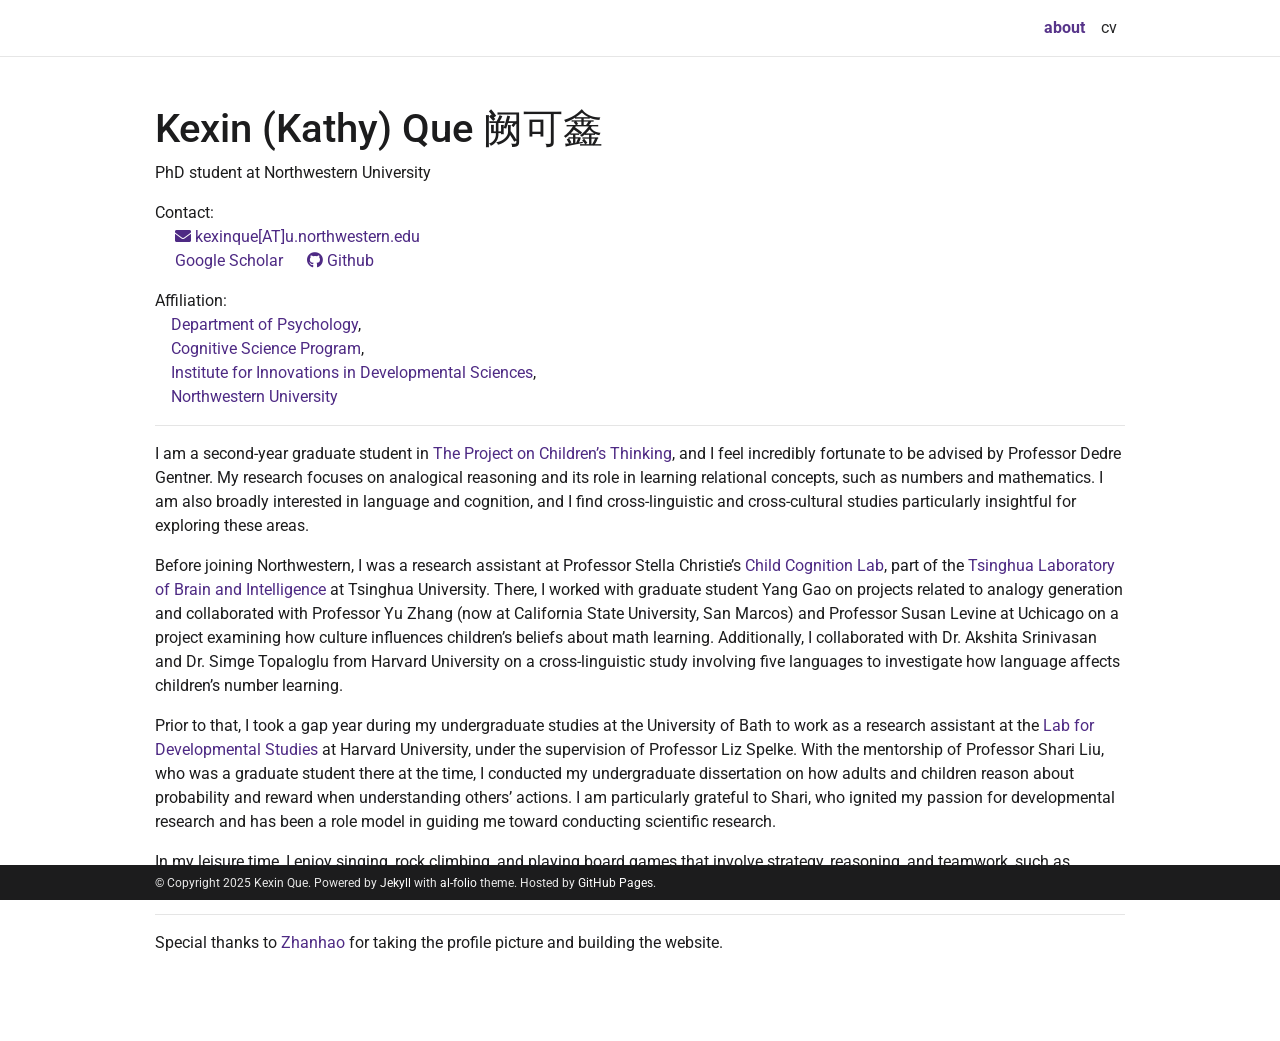
==== index.html @ ce1ae070 "Deploying to gh-pages from @ QueKexin/quekexin.github.io@80fd3b55750b95f37cd98a3e7888f9d8fa9344ea 🚀" ====
<!DOCTYPE html>
<html lang="en">

  <!-- Head -->
  <head>
<meta http-equiv="Content-Type" content="text/html; charset=UTF-8">
<meta name="google-site-verification" content="zqDINrZWRkE-0Z1nlUUh2vdQu_gmE0u2ex6tMBXsmm0">    <!-- Metadata, OpenGraph and Schema.org -->
    
    <!-- Website verification -->
    <meta name="google-site-verification" content="">
<meta name="msvalidate.01" content="">
<!-- Avoid warning on Google Chrome
        Error with Permissions-Policy header: Origin trial controlled feature not enabled: 'interest-cohort'.
        see https://stackoverflow.com/a/75119417
    -->
    <meta http-equiv="Permissions-Policy" content="interest-cohort=()">

    <!-- Standard metadata -->
    <meta charset="utf-8">
    <meta name="viewport" content="width=device-width, initial-scale=1, shrink-to-fit=no">
    <meta http-equiv="X-UA-Compatible" content="IE=edge">
    <title>Kexin Que</title>
    <meta name="author" content="Kexin  Que">
    <meta name="description" content="A simple, whitespace theme for academics. Based on [*folio](https://github.com/bogoli/-folio) design.
">
    <meta name="keywords" content="阙可鑫, kexin que, quekexin, que kexin, kathy que, Kathyque, kexinque">


    <!-- Bootstrap & MDB -->
    <link href="https://cdn.jsdelivr.net/npm/bootstrap@4.6.1/dist/css/bootstrap.min.css" rel="stylesheet" integrity="sha256-DF7Zhf293AJxJNTmh5zhoYYIMs2oXitRfBjY+9L//AY=" crossorigin="anonymous">
    <link rel="stylesheet" href="https://cdn.jsdelivr.net/npm/mdbootstrap@4.20.0/css/mdb.min.css" integrity="sha256-jpjYvU3G3N6nrrBwXJoVEYI/0zw8htfFnhT9ljN3JJw=" crossorigin="anonymous">

    <!-- Fonts & Icons -->
    <link rel="stylesheet" href="https://cdn.jsdelivr.net/npm/@fortawesome/fontawesome-free@5.15.4/css/all.min.css" integrity="sha256-mUZM63G8m73Mcidfrv5E+Y61y7a12O5mW4ezU3bxqW4=" crossorigin="anonymous">
    <link rel="stylesheet" href="https://cdn.jsdelivr.net/npm/academicons@1.9.1/css/academicons.min.css" integrity="sha256-i1+4qU2G2860dGGIOJscdC30s9beBXjFfzjWLjBRsBg=" crossorigin="anonymous">
    <link rel="stylesheet" type="text/css" href="https://fonts.googleapis.com/css?family=Roboto:300,400,500,700|Roboto+Slab:100,300,400,500,700|Material+Icons">

    <!-- Code Syntax Highlighting -->
    <link rel="stylesheet" href="https://cdn.jsdelivr.net/gh/jwarby/jekyll-pygments-themes@master/github.css" media="" id="highlight_theme_light">

    <!-- Styles -->
    
    <link rel="stylesheet" href="/assets/css/main.css">
    <link rel="canonical" href="https://quekexin.github.io/">
    
    <!-- Dark Mode -->
    

  </head>

  <!-- Body -->
  <body class="fixed-top-nav ">

    <!-- Header -->
    <header>

      <!-- Nav Bar -->
      <nav id="navbar" class="navbar navbar-light navbar-expand-sm fixed-top">
        <div class="container">
          
          <!-- Navbar Toggle -->
          <button class="navbar-toggler collapsed ml-auto" type="button" data-toggle="collapse" data-target="#navbarNav" aria-controls="navbarNav" aria-expanded="false" aria-label="Toggle navigation">
            <span class="sr-only">Toggle navigation</span>
            <span class="icon-bar top-bar"></span>
            <span class="icon-bar middle-bar"></span>
            <span class="icon-bar bottom-bar"></span>
          </button>

          <div class="collapse navbar-collapse text-right" id="navbarNav">
            <ul class="navbar-nav ml-auto flex-nowrap">

              <!-- About -->
              <li class="nav-item active">
                <a class="nav-link" href="/">about<span class="sr-only">(current)</span></a>
              </li>
              

              <!-- Other pages -->
              <li class="nav-item ">
                <a class="nav-link" href="/cv/">cv</a>
              </li>
            </ul>
          </div>
        </div>
      </nav>

      <!-- Scrolling Progress Bar -->
      <progress id="progress" value="0">
        <div class="progress-container">
          <span class="progress-bar"></span>
        </div>
      </progress>
    </header>


    <!-- Content -->
    <div class="container mt-5">
      <!-- about.html -->
      <div class="post">
        <header class="post-header">
<!--           <h1 class="post-title">
           Kexin (Kathy) Que 阙可鑫
          </h1>
          <p class="desc">PhD student at Northwestern University</p>
        </header> -->

        <article>
          <!-- profile photo -->
          <div class="profile float-right">

              <figure>

  <picture>
    
    <source class="responsive-img-srcset" media="(max-width: 480px)" srcset="/assets/img/me-480.webp"></source>
    <source class="responsive-img-srcset" media="(max-width: 800px)" srcset="/assets/img/me-800.webp"></source>
    <source class="responsive-img-srcset" media="(max-width: 1400px)" srcset="/assets/img/me-1400.webp"></source>
    

    <!-- Fallback to the original file -->
    <img src="/assets/img/me.jpg" class="img-fluid z-depth-1 rounded" width="auto" height="auto" alt="me.jpg" onerror="this.onerror=null; $('.responsive-img-srcset').remove();">

  </picture>

</figure>

          </div>

          <!-- name -->
          <div>
          <h1 class="post-title">
           Kexin (Kathy) Que 阙可鑫
          </h1>
          <p class="desc">PhD student at Northwestern University</p>
          </div>

          <!-- social -->
          <!-- content -->
          <div class="clearfix">
            <p>Contact:<br>
  <a href="mailto:%6B%65%78%69%6E%71%75%65@%75.%6E%6F%72%74%68%77%65%73%74%65%72%6E.%65%64%75" title="email"><i class="fas fa-envelope"></i> kexinque[AT]u.northwestern.edu</a><br>
  <a href="https://scholar.google.com/citations?user=LVTpidMAAAAJ&amp;hl" title="Google Scholar" rel="external nofollow noopener" target="_blank"><i class="ai ai-google-scholar"></i> Google Scholar</a>
  <a href="https://github.com/QueKexin" title="GitHub" rel="external nofollow noopener" target="_blank"><i class="fab fa-github"></i> Github</a></p>

<p>Affiliation:<br>
 <a href="https://psychology.northwestern.edu" rel="external nofollow noopener" target="_blank">Department of Psychology</a>,<br>
 <a href="https://cogsci.northwestern.edu" rel="external nofollow noopener" target="_blank">Cognitive Science Program</a>,<br>
 <a href="https://devsci.northwestern.edu" rel="external nofollow noopener" target="_blank">Institute for Innovations in Developmental Sciences</a>,<br>
 <a href="https://www.northwestern.edu" rel="external nofollow noopener" target="_blank">Northwestern University</a></p>
<hr>

<p>I am a second-year graduate student in <a href="https://sites.northwestern.edu/projectonchildrensthinking/" rel="external nofollow noopener" target="_blank">The Project on Children’s Thinking</a>, and I feel incredibly fortunate to be advised by Professor Dedre Gentner. My research focuses on analogical reasoning and its role in learning relational concepts, such as numbers and mathematics. I am also broadly interested in language and cognition, and I find cross-linguistic and cross-cultural studies particularly insightful for exploring these areas.</p>

<p>Before joining Northwestern, I was a research assistant at Professor Stella Christie’s <a href="https://www.tsinghuakidlab.com/en/" rel="external nofollow noopener" target="_blank">Child Cognition Lab</a>, part of the <a href="https://brain.tsinghua.edu.cn/en/" rel="external nofollow noopener" target="_blank">Tsinghua Laboratory of Brain and Intelligence</a> at Tsinghua University. There, I worked with graduate student Yang Gao on projects related to analogy generation and collaborated with Professor Yu Zhang (now at California State University, San Marcos) and Professor Susan Levine at Uchicago on a project examining how culture influences children’s beliefs about math learning. Additionally, I collaborated with Dr. Akshita Srinivasan and Dr. Simge Topaloglu from Harvard University on a cross-linguistic study involving five languages to investigate how language affects children’s number learning.</p>

<p>Prior to that, I took a gap year during my undergraduate studies at the University of Bath to work as a research assistant at the <a href="https://www.harvardlds.org" rel="external nofollow noopener" target="_blank">Lab for Developmental Studies</a> at Harvard University, under the supervision of Professor Liz Spelke. With the mentorship of Professor Shari Liu, who was a graduate student there at the time, I conducted my undergraduate dissertation on how adults and children reason about probability and reward when understanding others’ actions. I am particularly grateful to Shari, who ignited my passion for developmental research and has been a role model in guiding me toward conducting scientific research.</p>

<p>In my leisure time, I enjoy singing, rock climbing, and playing board games that involve strategy, reasoning, and teamwork, such as Avalon. I’m also a big fan (and an unofficial promoter) of <a href="https://cambiocardgame.com" rel="external nofollow noopener" target="_blank">Cambio</a> and <a href="https://www.mattialandoni.com/24points/" rel="external nofollow noopener" target="_blank">24 Points</a>.</p>
<hr>

<p>Special thanks to <a href="https://whothu.github.io/" rel="external nofollow noopener" target="_blank">Zhanhao</a> for taking the profile picture and building the website.</p>

<!-- something -->

          </div>

          <!-- News -->
          

          <!-- Latest posts -->
          

          <!-- Selected papers -->
          

          <!-- Social -->

        </article>

</header>
</div>

    </div>

    <!-- Footer -->    
    <footer class="fixed-bottom">
      <div class="container mt-0">
        © Copyright 2025 Kexin  Que. Powered by <a href="https://jekyllrb.com/" target="_blank" rel="external nofollow noopener">Jekyll</a> with <a href="https://github.com/alshedivat/al-folio" rel="external nofollow noopener" target="_blank">al-folio</a> theme. Hosted by <a href="https://pages.github.com/" target="_blank" rel="external nofollow noopener">GitHub Pages</a>.

      </div>
    </footer>

    <!-- JavaScripts -->
    <!-- jQuery -->
  <script src="https://cdn.jsdelivr.net/npm/jquery@3.6.0/dist/jquery.min.js" integrity="sha256-/xUj+3OJU5yExlq6GSYGSHk7tPXikynS7ogEvDej/m4=" crossorigin="anonymous"></script>

    <!-- Bootsrap & MDB scripts -->
  <script src="https://cdn.jsdelivr.net/npm/bootstrap@4.6.1/dist/js/bootstrap.bundle.min.js" integrity="sha256-fgLAgv7fyCGopR/gBNq2iW3ZKIdqIcyshnUULC4vex8=" crossorigin="anonymous"></script>
  <script src="https://cdn.jsdelivr.net/npm/mdbootstrap@4.20.0/js/mdb.min.js" integrity="sha256-NdbiivsvWt7VYCt6hYNT3h/th9vSTL4EDWeGs5SN3DA=" crossorigin="anonymous"></script>

    <!-- Masonry & imagesLoaded -->
  <script defer src="https://cdn.jsdelivr.net/npm/masonry-layout@4.2.2/dist/masonry.pkgd.min.js" integrity="sha256-Nn1q/fx0H7SNLZMQ5Hw5JLaTRZp0yILA/FRexe19VdI=" crossorigin="anonymous"></script>
  <script defer src="https://cdn.jsdelivr.net/npm/imagesloaded@4/imagesloaded.pkgd.min.js"></script>
  <script defer src="/assets/js/masonry.js" type="text/javascript"></script>
    
  <!-- Medium Zoom JS -->
  <script defer src="https://cdn.jsdelivr.net/npm/medium-zoom@1.0.8/dist/medium-zoom.min.js" integrity="sha256-7PhEpEWEW0XXQ0k6kQrPKwuoIomz8R8IYyuU1Qew4P8=" crossorigin="anonymous"></script>
  <script defer src="/assets/js/zoom.js"></script><!-- Load Common JS -->
  <script defer src="/assets/js/common.js"></script>
  <script defer src="/assets/js/copy_code.js" type="text/javascript"></script>

    
  <script async src="https://d1bxh8uas1mnw7.cloudfront.net/assets/embed.js"></script>
  <script async src="https://badge.dimensions.ai/badge.js"></script>

    <!-- MathJax -->
  <script type="text/javascript">
    window.MathJax = {
      tex: {
        tags: 'ams'
      }
    };
  </script>
  <script defer type="text/javascript" id="MathJax-script" src="https://cdn.jsdelivr.net/npm/mathjax@3.2.0/es5/tex-mml-chtml.js"></script>
  <script defer src="https://polyfill.io/v3/polyfill.min.js?features=es6"></script>

    
    

<!-- Scrolling Progress Bar -->
<script type="text/javascript">
  /*
   * This JavaScript code has been adapted from the article 
   * https://css-tricks.com/reading-position-indicator/ authored by Pankaj Parashar, 
   * published on the website https://css-tricks.com on the 7th of May, 2014.
   * Couple of changes were made to the original code to make it compatible 
   * with the `al-foio` theme.
   */
  const progressBar = $("#progress");
  /*
   * We set up the bar after all elements are done loading.
   * In some cases, if the images in the page are larger than the intended
   * size they'll have on the page, they'll be resized via CSS to accomodate
   * the desired size. This mistake, however, breaks the computations as the
   * scroll size is computed as soon as the elements finish loading.
   * To account for this, a minimal delay was introduced before computing the
   * values.
   */
  window.onload = function () {
    setTimeout(progressBarSetup, 50);
  };
  /*
   * We set up the bar according to the browser.
   * If the browser supports the progress element we use that.
   * Otherwise, we resize the bar thru CSS styling
   */
  function progressBarSetup() {
    if ("max" in document.createElement("progress")) {
      initializeProgressElement();
      $(document).on("scroll", function() {
        progressBar.attr({ value: getCurrentScrollPosition() });
      });
      $(window).on("resize", initializeProgressElement);
    } else {
      resizeProgressBar();
      $(document).on("scroll", resizeProgressBar);
      $(window).on("resize", resizeProgressBar);
    }
  }
  /*
   * The vertical scroll position is the same as the number of pixels that
   * are hidden from view above the scrollable area. Thus, a value > 0 is
   * how much the user has scrolled from the top
   */
  function getCurrentScrollPosition() {
    return $(window).scrollTop();
  }

  function initializeProgressElement() {
    let navbarHeight = $("#navbar").outerHeight(true);
    $("body").css({ "padding-top": navbarHeight });
    $("progress-container").css({ "padding-top": navbarHeight });
    progressBar.css({ top: navbarHeight });
    progressBar.attr({
      max: getDistanceToScroll(),
      value: getCurrentScrollPosition(),
    });
  }
  /*
   * The offset between the html document height and the browser viewport
   * height will be greater than zero if vertical scroll is possible.
   * This is the distance the user can scroll
   */
  function getDistanceToScroll() {
    return $(document).height() - $(window).height();
  }

  function resizeProgressBar() {
    progressBar.css({ width: getWidthPercentage() + "%" });
  }
  // The scroll ratio equals the percentage to resize the bar
  function getWidthPercentage() {
    return (getCurrentScrollPosition() / getDistanceToScroll()) * 100;
  }
</script>

    <script>
  function toggleVideo(videoPath, videoContainer) {
    if (videoContainer.classList.contains('hidden')) {
      videoContainer.classList.remove('hidden');
      var videoElement = document.createElement('video');
      videoElement.setAttribute('autoplay', '');
      videoElement.setAttribute('controls', '');
      videoElement.setAttribute('src', '/assets/video/' + videoPath);
      videoContainer.appendChild(videoElement);
    } else {
      videoContainer.classList.add('hidden');
      videoContainer.innerHTML = '';
    }
  }
</script>
  </body>
</html>
---- assets/css/main.css ----
/*******************************************************************************
 * Variables used throughout the theme.
 * To adjust anything, simply edit the variables below and rebuild the theme.
 ******************************************************************************/
/*******************************************************************************
 * Themes
 ******************************************************************************/
:root {
  --global-bg-color: #ffffff;
  --global-code-bg-color: rgba(181, 9, 172, 0.05);
  --global-text-color: #1C1C1D;
  --global-text-color-light: #828282;
  --global-theme-color: #4e2a84;
  --global-hover-color: #4e2a84;
  --global-footer-bg-color: #1C1C1D;
  --global-footer-text-color: #e8e8e8;
  --global-footer-link-color: #ffffff;
  --global-distill-app-color: #828282;
  --global-divider-color: rgba(0,0,0,.1);
  --global-card-bg-color: #ffffff;
}
:root .fa-sun {
  display: none;
}
:root .fa-moon {
  padding-left: 10px;
  padding-top: 12px;
  display: block;
}
:root .repo-img-light {
  display: block;
}
:root .repo-img-dark {
  display: none;
}

html[data-theme=dark] {
  --global-bg-color: #1C1C1D;
  --global-code-bg-color: #2c3237;
  --global-text-color: #e8e8e8;
  --global-text-color-light: #e8e8e8;
  --global-theme-color: #2698BA;
  --global-hover-color: #2698BA;
  --global-footer-bg-color: #e8e8e8;
  --global-footer-text-color: #1C1C1D;
  --global-footer-link-color: #000000;
  --global-distill-app-color: #e8e8e8;
  --global-divider-color: #424246;
  --global-card-bg-color: #212529;
}
html[data-theme=dark] .fa-sun {
  padding-left: 10px;
  padding-top: 12px;
  display: block;
}
html[data-theme=dark] .fa-moon {
  display: none;
}
html[data-theme=dark] .repo-img-light {
  display: none;
}
html[data-theme=dark] .repo-img-dark {
  display: block;
}

/******************************************************************************
 * Content
 ******************************************************************************/
body {
  padding-bottom: 70px;
  color: var(--global-text-color);
  background-color: var(--global-bg-color);
}
body h1, body h2, body h3, body h4, body h5, body h6 {
  scroll-margin-top: 66px;
}

body.fixed-top-nav {
  padding-top: 56px;
}

body.sticky-bottom-footer {
  padding-bottom: 0;
}

.container {
  max-width: 1000px;
}

.profile img {
  width: 100%;
}

/******************************************************************************
 * Publications
 ******************************************************************************/
/*****************************************************************************
* Projects
*****************************************************************************/
/*******************************************************************************
 * Styles for the base elements of the theme.
 ******************************************************************************/
p,
h1,
h2,
h3,
h4,
h5,
h6,
em,
div,
li,
span,
strong {
  color: var(--global-text-color);
}

.emphasis {
  font-style: italic;
  color: var(--global-theme-color);
}

hr {
  border-top: 1px solid var(--global-divider-color);
}

table td,
table th {
  color: var(--global-text-color);
}
table td {
  font-size: 1rem;
}

a,
table.table a {
  color: var(--global-theme-color);
}
a:hover,
table.table a:hover {
  color: var(--global-theme-color);
  text-decoration: underline;
}
a:hover:after :not(.nav-item.dropdown),
table.table a:hover:after :not(.nav-item.dropdown) {
  width: 100%;
}

figure,
img {
  max-width: 90vw;
}

blockquote {
  background: var(--global-bg-color);
  border-left: 2px solid var(--global-theme-color);
  margin: 1.5em 10px;
  padding: 0.5em 10px;
  font-size: 1.2rem;
}

.equation {
  margin-bottom: 1rem;
  text-align: center;
}

.caption {
  font-size: 0.875rem;
  margin-top: 0.75rem;
  margin-bottom: 1.5rem;
  text-align: center;
}

.card {
  background-color: var(--global-card-bg-color);
}
.card img {
  width: 100%;
}
.card .card-title {
  color: var(--global-text-color);
}
.card .card-item {
  width: auto;
  margin-bottom: 10px;
}
.card .card-item .row {
  display: flex;
  align-items: center;
}

.citation,
.citation-number {
  color: var(--global-theme-color);
}

.profile {
  width: 100%;
  min-width: 100px;
  max-width: 240px;
}
.profile .address {
  margin-bottom: 5px;
  margin-top: 5px;
  font-family: monospace;
}
.profile .address p {
  display: inline-block;
  margin: 0;
}

.profile.float-right {
  margin-left: 1rem;
}

.profile.float-left {
  margin-right: 1rem;
}

@media (min-width: 576px) {
  .profile {
    width: 30%;
  }
  .profile .address p {
    display: block;
  }
}
.post-description {
  margin-bottom: 2rem;
  font-size: 0.875rem;
}
.post-description a {
  color: inherit;
}
.post-description a:hover {
  color: var(--global-theme-color);
  text-decoration: none;
}

.navbar {
  box-shadow: none;
  border-bottom: 1px solid var(--global-divider-color);
  background-color: var(--global-bg-color);
  opacity: 0.95;
}

.navbar .dropdown-menu {
  background-color: var(--global-bg-color);
  border: 1px solid var(--global-divider-color);
}
.navbar .dropdown-menu a:not(.active) {
  color: var(--global-text-color);
}
.navbar .dropdown-menu a:hover {
  color: var(--global-hover-color);
}
.navbar .dropdown-menu .dropdown-divider {
  border-top: 1px solid var(--global-divider-color) !important;
}

.dropdown-item {
  color: var(--global-text-color);
}
.dropdown-item:hover {
  color: var(--global-hover-color);
  background-color: var(--global-bg-color);
}

.navbar.navbar-light a:hover {
  text-decoration: none;
}
.navbar.navbar-light .navbar-brand {
  color: var(--global-text-color);
}
.navbar.navbar-light .navbar-nav .nav-item .nav-link {
  color: var(--global-text-color);
}
.navbar.navbar-light .navbar-nav .nav-item .nav-link:hover {
  color: var(--global-hover-color);
}
.navbar.navbar-light .navbar-nav .nav-item.active > .nav-link {
  background-color: inherit;
  font-weight: bolder;
  color: var(--global-theme-color);
}
.navbar.navbar-light .navbar-nav .nav-item.active > .nav-link:hover {
  color: var(--global-hover-color);
}
.navbar.navbar-light .navbar-brand.social {
  padding-bottom: 0;
  padding-top: 0;
  font-size: 1.7rem;
}
.navbar.navbar-light .navbar-brand.social a i::before {
  color: var(--global-text-color);
  transition-property: all 0.2s ease-in-out;
}
.navbar.navbar-light .navbar-brand.social a:hover i::before {
  color: var(--global-theme-color);
}

.navbar-toggler .icon-bar {
  display: block;
  width: 22px;
  height: 2px;
  background-color: var(--global-text-color);
  border-radius: 1px;
  margin-bottom: 4px;
  transition: all 0.2s;
}
.navbar-toggler .top-bar {
  transform: rotate(45deg);
  transform-origin: 10% 10%;
}
.navbar-toggler .middle-bar {
  opacity: 0;
}
.navbar-toggler .bottom-bar {
  transform: rotate(-45deg);
  transform-origin: 10% 90%;
}

.navbar-toggler.collapsed .top-bar {
  transform: rotate(0);
}
.navbar-toggler.collapsed .middle-bar {
  opacity: 1;
}
.navbar-toggler.collapsed .bottom-bar {
  transform: rotate(0);
}

#light-toggle {
  padding: 0;
  border: 0;
  background-color: inherit;
  color: var(--global-text-color);
}
#light-toggle:hover {
  color: var(--global-hover-color);
}

.social {
  text-align: center;
}
.social .contact-icons {
  font-size: 4rem;
}
.social .contact-icons a i::before {
  color: var(--global-text-color);
  transition-property: all 0.2s ease-in-out;
}
.social .contact-icons a:hover i::before {
  color: var(--global-theme-color);
}
.social .contact-note {
  font-size: 0.8rem;
}

footer.fixed-bottom {
  background-color: var(--global-footer-bg-color);
  font-size: 0.75rem;
}
footer.fixed-bottom .container {
  color: var(--global-footer-text-color);
  padding-top: 9px;
  padding-bottom: 8px;
}
footer.fixed-bottom a {
  color: var(--global-footer-link-color);
}
footer.fixed-bottom a:hover {
  color: var(--global-theme-color);
  text-decoration: none;
}

footer.sticky-bottom {
  border-top: 1px solid var(--global-divider-color);
  padding-top: 40px;
  padding-bottom: 40px;
  font-size: 0.9rem;
}

.cv {
  margin-bottom: 40px;
}
.cv .card {
  background-color: var(--global-card-bg-color);
  border: 1px solid var(--global-divider-color);
}
.cv .card .list-group-item {
  background-color: inherit;
  border-color: var(--global-divider-color);
}
.cv .card .list-group-item .badge {
  color: var(--global-card-bg-color) !important;
  background-color: var(--global-theme-color) !important;
}

@media (min-width: 768px) {
  .repo {
    max-width: 50%;
  }
}
.header-bar {
  border-bottom: 1px solid var(--global-divider-color);
  text-align: center;
  padding-top: 2rem;
  padding-bottom: 3rem;
}
.header-bar h1 {
  color: var(--global-theme-color);
  font-size: 5rem;
}

.tag-list {
  border-bottom: 1px solid var(--global-divider-color);
  text-align: center;
  padding-top: 1rem;
}
.tag-list ul {
  justify-content: center;
  display: flow-root;
}
.tag-list ul p,
.tag-list ul li {
  list-style: none;
  display: inline-block;
  padding: 1rem 0.5rem;
  color: var(--global-text-color-light);
}

.post-list {
  margin: 0;
  margin-bottom: 40px;
  padding: 0;
}
.post-list li {
  border-bottom: 1px solid var(--global-divider-color);
  list-style: none;
  padding-top: 2rem;
  padding-bottom: 2rem;
}
.post-list li .post-meta {
  color: var(--global-text-color-light);
  font-size: 0.875rem;
  margin-bottom: 0;
}
.post-list li .post-tags {
  color: var(--global-text-color-light);
  font-size: 0.875rem;
  padding-top: 0.25rem;
  padding-bottom: 0;
}
.post-list li a {
  color: var(--global-text-color);
  text-decoration: none;
}
.post-list li a:hover {
  color: var(--global-theme-color);
}

.pagination .page-item .page-link {
  color: var(--global-text-color);
}
.pagination .page-item .page-link:hover {
  color: #000000;
}
.pagination .page-item.active .page-link {
  color: #ffffff;
  background-color: var(--global-theme-color);
}
.pagination .page-item.active .page-link:hover {
  background-color: var(--global-theme-color);
}

.distill a:hover {
  border-bottom-color: var(--global-theme-color);
  text-decoration: none;
}

.projects a {
  text-decoration: none;
}
.projects a:hover .card-title {
  color: var(--global-theme-color);
}
.projects .card img {
  width: 100%;
}
.projects .card-item {
  width: auto;
  margin-bottom: 10px;
}
.projects .card-item .row {
  display: flex;
  align-items: center;
}
.projects .grid-sizer,
.projects .grid-item {
  width: 250px;
  margin-bottom: 10px;
}
.projects h2.category {
  color: var(--global-divider-color);
  border-bottom: 1px solid var(--global-divider-color);
  padding-top: 0.5rem;
  margin-top: 2rem;
  margin-bottom: 1rem;
  text-align: right;
}

.publications {
  margin-top: 2rem;
}
.publications h1 {
  color: var(--global-theme-color);
  font-size: 2rem;
  text-align: center;
  margin-top: 1em;
  margin-bottom: 1em;
}
.publications h2 {
  margin-bottom: 1rem;
}
.publications h2 span {
  font-size: 1.5rem;
}
.publications h2.year {
  color: rgba(0, 0, 0, 0.5);
  border-top: 1px solid var(--global-divider-color);
  padding-top: 1rem;
  margin-top: 2rem;
  _margin-bottom: -2rem;
  text-align: right;
}
.publications ol.bibliography {
  list-style: none;
  padding: 0;
  margin-top: 0;
}
.publications ol.bibliography video {
  width: 100%;
  min-width: 200px;
  max-width: 1000px;
}
.publications ol.bibliography li {
  margin-bottom: 1rem;
}
.publications ol.bibliography li .preview {
  width: 100%;
  min-width: 200px;
  max-width: 400px;
}
.publications ol.bibliography li .abbr {
  width: 4.5rem;
  height: 2rem;
  margin-bottom: 0.5rem;
}
.publications ol.bibliography li .abbr abbr {
  display: inline-block;
  background-color: var(--global-theme-color);
  padding-left: 1rem;
  padding-right: 1rem;
  display: flex;
  justify-content: center;
}
.publications ol.bibliography li .abbr abbr a {
  color: white;
}
.publications ol.bibliography li .abbr abbr a:hover {
  text-decoration: none;
}
.publications ol.bibliography li .abbr .award {
  color: var(--global-theme-color) !important;
  border: 1px solid var(--global-theme-color);
}
.publications ol.bibliography li .emph {
  width: 4.5rem;
  height: 2rem;
  margin-bottom: 0.5rem;
  padding-left: 1rem;
  padding-right: 1rem;
  color: var(--global-theme-color) !important;
  display: flex;
  justify-content: center;
}
.publications ol.bibliography li .title {
  font-weight: bolder;
}
.publications ol.bibliography li .author a {
  border-bottom: 1px dashed var(--global-theme-color);
}
.publications ol.bibliography li .author a:hover {
  border-bottom-style: solid;
  text-decoration: none;
}
.publications ol.bibliography li .author > em {
  border-bottom: 1px solid;
  font-style: normal;
}
.publications ol.bibliography li .author > span.more-authors {
  color: var(--global-text-color-light);
  border-bottom: 1px dashed var(--global-text-color-light);
  cursor: pointer;
}
.publications ol.bibliography li .author > span.more-authors:hover {
  color: var(--global-text-color);
  border-bottom: 1px dashed var(--global-text-color);
}
.publications ol.bibliography li .links a.btn {
  color: var(--global-text-color);
  border: 1px solid var(--global-text-color);
  padding-left: 1rem;
  padding-right: 1rem;
  padding-top: 0.25rem;
  padding-bottom: 0.25rem;
  margin-left: 0;
}
.publications ol.bibliography li .links a.btn:hover {
  color: var(--global-theme-color);
  border-color: var(--global-theme-color);
}
.publications ol.bibliography li .badges {
  padding-bottom: 0.5rem;
}
.publications ol.bibliography li .badges span {
  display: inline-block;
  color: #000000;
  height: 100%;
  padding-right: 0.5rem;
  vertical-align: middle;
}
.publications ol.bibliography li .badges span:hover {
  text-decoration: underline;
}
.publications ol.bibliography li .hidden {
  font-size: 0.875rem;
  max-height: 0px;
  overflow: hidden;
  text-align: justify;
  transition-property: 0.15s ease;
  -moz-transition: 0.15s ease;
  -ms-transition: 0.15s ease;
  -o-transition: 0.15s ease;
  transition: all 0.15s ease;
}
.publications ol.bibliography li .hidden p {
  line-height: 1.4em;
  margin: 10px;
}
.publications ol.bibliography li .hidden pre {
  font-size: 1em;
  line-height: 1.4em;
  padding: 10px;
}
.publications ol.bibliography li .hidden.open {
  max-height: 100em;
  transition-property: 0.15s ease;
  -moz-transition: 0.15s ease;
  -ms-transition: 0.15s ease;
  -o-transition: 0.15s ease;
  transition: all 0.15s ease;
}
.publications ol.bibliography li div.abstract.hidden {
  border: dashed 1px var(--global-bg-color);
}
.publications ol.bibliography li div.abstract.hidden.open {
  border-color: var(--global-text-color);
}

figure.highlight {
  margin: 0 0 1rem;
}

pre {
  color: var(--global-theme-color);
  background-color: var(--global-code-bg-color);
  border-radius: 6px;
  padding: 6px 12px;
}
pre pre,
pre code {
  background-color: transparent;
  border-radius: 0;
  margin-bottom: 0;
  padding: 0;
}

code {
  color: var(--global-theme-color);
  background-color: var(--global-code-bg-color);
  border-radius: 3px;
  padding: 3px 3px;
}

html.transition,
html.transition *,
html.transition *:before,
html.transition *:after {
  transition: all 750ms !important;
  transition-delay: 0 !important;
}

.post .post-meta {
  color: var(--global-text-color-light);
  font-size: 0.875rem;
  margin-bottom: 0;
}
.post .post-tags {
  color: var(--global-text-color-light);
  font-size: 0.875rem;
  padding-top: 0.25rem;
  padding-bottom: 1rem;
}
.post .post-tags a {
  color: var(--global-text-color-light);
  text-decoration: none;
}
.post .post-tags a:hover {
  color: var(--global-theme-color);
}
.post .post-content blockquote {
  border-left: 5px solid var(--global-theme-color);
  padding: 8px;
}

progress {
  /* Positioning */
  position: fixed;
  left: 0;
  top: 56px;
  z-index: 10;
  /* Dimensions */
  width: 100%;
  height: 1px;
  /* Reset the appearance */
  -webkit-appearance: none;
  -moz-appearance: none;
  appearance: none;
  /* Get rid of the default border in Firefox/Opera. */
  border: none;
  /* Progress bar container for Firefox/IE10  */
  background-color: transparent;
  /* Progress bar value for IE10  */
  color: var(--global-theme-color);
}

progress::-webkit-progress-bar {
  background-color: transparent;
}

progress::-webkit-progress-value {
  background-color: var(--global-theme-color);
}

progress::-moz-progress-bar {
  background-color: var(--global-theme-color);
}

.progress-container {
  width: 100%;
  background-color: transparent;
  position: fixed;
  top: 56px;
  left: 0;
  height: 5px;
  display: block;
}

.progress-bar {
  background-color: var(--global-theme-color);
  width: 0%;
  display: block;
  height: inherit;
}

pre {
  padding: 8px 12px;
  position: relative;
  /* Copy code to clipboard button */
}
pre .copy {
  background: var(--global-card-bg-color);
  border-color: var(--global-bg-color);
  border-radius: 0.3rem;
  border-style: solid;
  color: var(--global-text-color);
  font-size: medium;
  opacity: 0;
  position: absolute;
  right: 0.25rem;
  top: 0.25rem;
}
pre .copy:active, pre .copy:focus, pre .copy:hover {
  color: var(--global-hover-color);
  opacity: 1;
}
pre:active .copy, pre:focus .copy, pre:hover .copy {
  color: var(--global-hover-color);
  opacity: 1;
}

/*******************************************************************************
 * Style overrides for distill blog posts.
 ******************************************************************************/
d-byline {
  border-top-color: var(--global-divider-color) !important;
}

d-byline h3 {
  color: var(--global-text-color) !important;
}

d-byline a, d-article d-byline a {
  color: var(--global-text-color) !important;
}
d-byline a:hover, d-article d-byline a:hover {
  color: var(--global-hover-color) !important;
}

d-article {
  border-top-color: var(--global-divider-color) !important;
}
d-article p, d-article h1, d-article h2, d-article h3, d-article h4, d-article h5, d-article h6, d-article li, d-article table {
  color: var(--global-text-color) !important;
}
d-article h1, d-article h2, d-article hr, d-article table, d-article table th, d-article table td {
  border-bottom-color: var(--global-divider-color) !important;
}
d-article a {
  color: var(--global-theme-color) !important;
}
d-article a:hover {
  color: var(--global-theme-color) !important;
}
d-article b i {
  display: inline;
}
d-article details {
  color: var(--global-text-color);
  background-color: var(--global-code-bg-color);
  margin-top: 0;
  padding: 8px 12px;
  position: relative;
  border-radius: 6px;
  display: block;
  margin-bottom: 20px;
  grid-column: text;
  overflow: auto;
  max-width: 100%;
}
d-article details summary {
  color: var(--global-theme-color);
}
d-article details p {
  margin-top: 0.5rem;
  margin-bottom: 0.5rem;
}
d-article d-contents {
  align-self: start;
  grid-column: 1/4;
  grid-row: auto/span 4;
  justify-self: end;
  margin-top: 0em;
  padding-left: 2em;
  padding-right: 3em;
  border-right: 1px solid var(--global-divider-color);
  width: max(70%, 300px);
  margin-right: 0px;
  margin-top: 0em;
  display: grid;
  grid-template-columns: minmax(8px, 1fr) [toc] auto minmax(8px, 1fr) [toc-line] 1px minmax(32px, 2fr);
}
d-article d-contents nav {
  grid-column: toc;
}
d-article d-contents nav a {
  border-bottom: none !important;
}
d-article d-contents nav a:hover {
  border-bottom: 1px solid var(--global-text-color) !important;
}
d-article d-contents nav h3 {
  margin-top: 0;
  margin-bottom: 1em;
}
d-article d-contents nav div {
  display: block;
  outline: none;
  margin-bottom: 0.8em;
  color: rgba(0, 0, 0, 0.8);
  font-weight: bold;
}
d-article d-contents nav ul {
  padding-left: 1em;
  margin-top: 0;
  margin-bottom: 6px;
  list-style-type: none;
}
d-article d-contents nav ul li {
  margin-bottom: 0.25em;
}
d-article d-contents .figcaption {
  line-height: 1.4em;
}
d-article d-contents toc-line {
  border-right: 1px solid var(--global-divider-color);
  grid-column: toc-line;
}
d-article d-footnote {
  scroll-margin-top: 66px;
}

d-appendix {
  border-top-color: var(--global-divider-color) !important;
  color: var(--global-distill-app-color) !important;
}
d-appendix h3, d-appendix li, d-appendix span {
  color: var(--global-distill-app-color) !important;
}
d-appendix a, d-appendix a.footnote-backlink {
  color: var(--global-distill-app-color) !important;
}
d-appendix a:hover, d-appendix a.footnote-backlink:hover {
  color: var(--global-hover-color) !important;
}

@media (max-width: 1024px) {
  d-article d-contents {
    display: block;
    grid-column-start: 2;
    grid-column-end: -2;
    padding-bottom: 0.5em;
    margin-bottom: 1em;
    padding-top: 0.5em;
    width: 100%;
    border: 1px solid var(--global-divider-color);
  }
  d-article d-contents nav {
    grid-column: none;
  }
}

/*# sourceMappingURL=main.css.map */
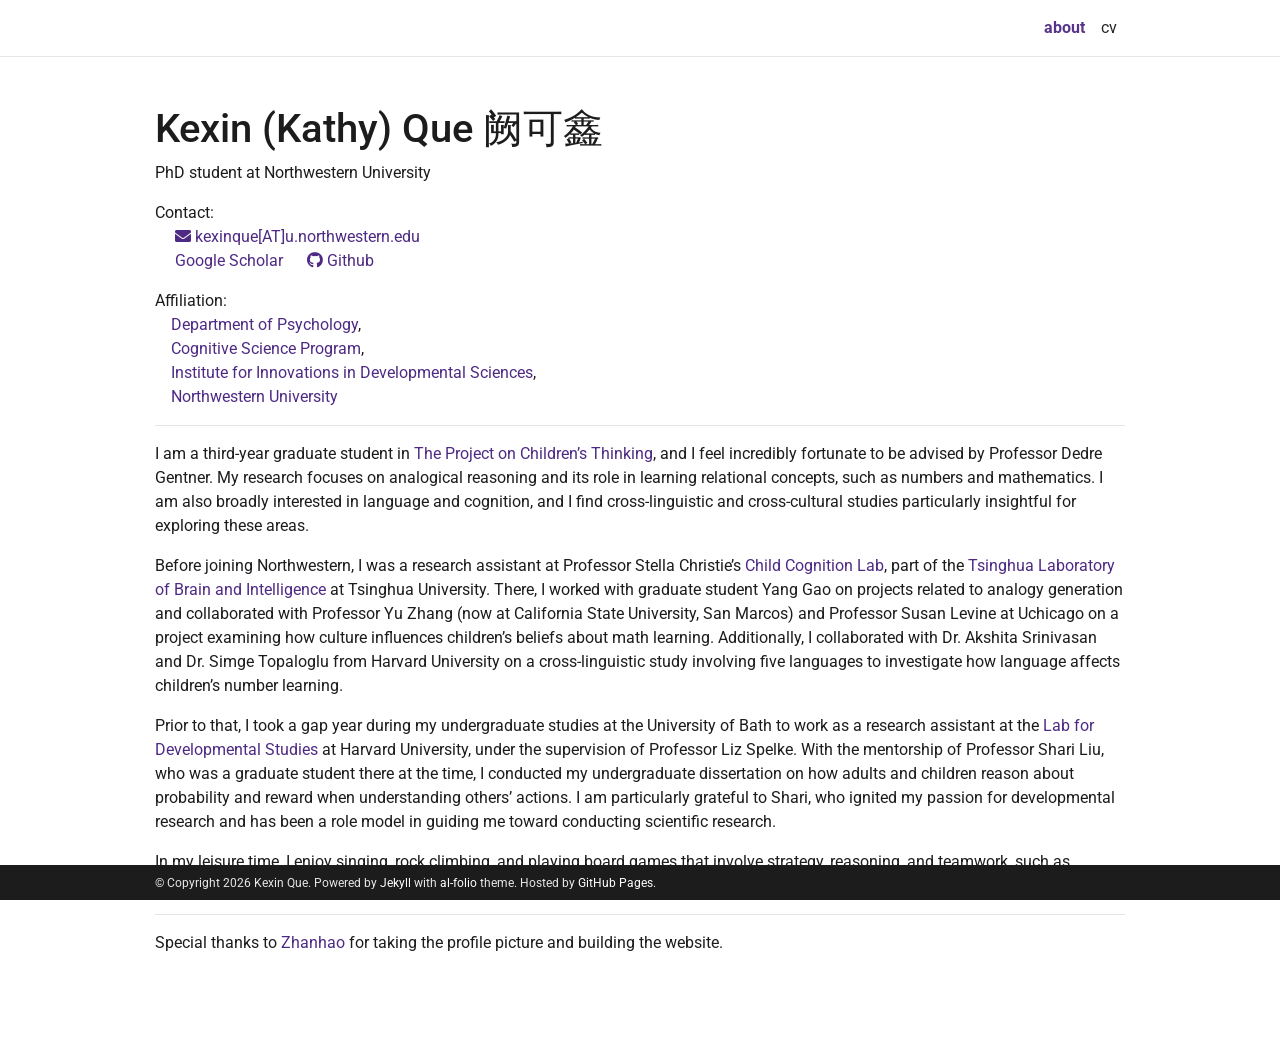
==== commit de7027e0: "Deploying to gh-pages from @ QueKexin/quekexin.github.io@175d8de58535827ed94e01cac22069974c1f9d9a 🚀" ====
--- a/index.html
+++ b/index.html
@@ -149,7 +149,7 @@
  <a href="https://www.northwestern.edu" rel="external nofollow noopener" target="_blank">Northwestern University</a></p>
 <hr>
 
-<p>I am a second-year graduate student in <a href="https://sites.northwestern.edu/projectonchildrensthinking/" rel="external nofollow noopener" target="_blank">The Project on Children’s Thinking</a>, and I feel incredibly fortunate to be advised by Professor Dedre Gentner. My research focuses on analogical reasoning and its role in learning relational concepts, such as numbers and mathematics. I am also broadly interested in language and cognition, and I find cross-linguistic and cross-cultural studies particularly insightful for exploring these areas.</p>
+<p>I am a third-year graduate student in <a href="https://sites.northwestern.edu/projectonchildrensthinking/" rel="external nofollow noopener" target="_blank">The Project on Children’s Thinking</a>, and I feel incredibly fortunate to be advised by Professor Dedre Gentner. My research focuses on analogical reasoning and its role in learning relational concepts, such as numbers and mathematics. I am also broadly interested in language and cognition, and I find cross-linguistic and cross-cultural studies particularly insightful for exploring these areas.</p>
 
 <p>Before joining Northwestern, I was a research assistant at Professor Stella Christie’s <a href="https://www.tsinghuakidlab.com/en/" rel="external nofollow noopener" target="_blank">Child Cognition Lab</a>, part of the <a href="https://brain.tsinghua.edu.cn/en/" rel="external nofollow noopener" target="_blank">Tsinghua Laboratory of Brain and Intelligence</a> at Tsinghua University. There, I worked with graduate student Yang Gao on projects related to analogy generation and collaborated with Professor Yu Zhang (now at California State University, San Marcos) and Professor Susan Levine at Uchicago on a project examining how culture influences children’s beliefs about math learning. Additionally, I collaborated with Dr. Akshita Srinivasan and Dr. Simge Topaloglu from Harvard University on a cross-linguistic study involving five languages to investigate how language affects children’s number learning.</p>
 
@@ -185,7 +185,7 @@
     <!-- Footer -->    
     <footer class="fixed-bottom">
       <div class="container mt-0">
-        © Copyright 2025 Kexin  Que. Powered by <a href="https://jekyllrb.com/" target="_blank" rel="external nofollow noopener">Jekyll</a> with <a href="https://github.com/alshedivat/al-folio" rel="external nofollow noopener" target="_blank">al-folio</a> theme. Hosted by <a href="https://pages.github.com/" target="_blank" rel="external nofollow noopener">GitHub Pages</a>.
+        © Copyright 2026 Kexin  Que. Powered by <a href="https://jekyllrb.com/" target="_blank" rel="external nofollow noopener">Jekyll</a> with <a href="https://github.com/alshedivat/al-folio" rel="external nofollow noopener" target="_blank">al-folio</a> theme. Hosted by <a href="https://pages.github.com/" target="_blank" rel="external nofollow noopener">GitHub Pages</a>.
 
       </div>
     </footer>
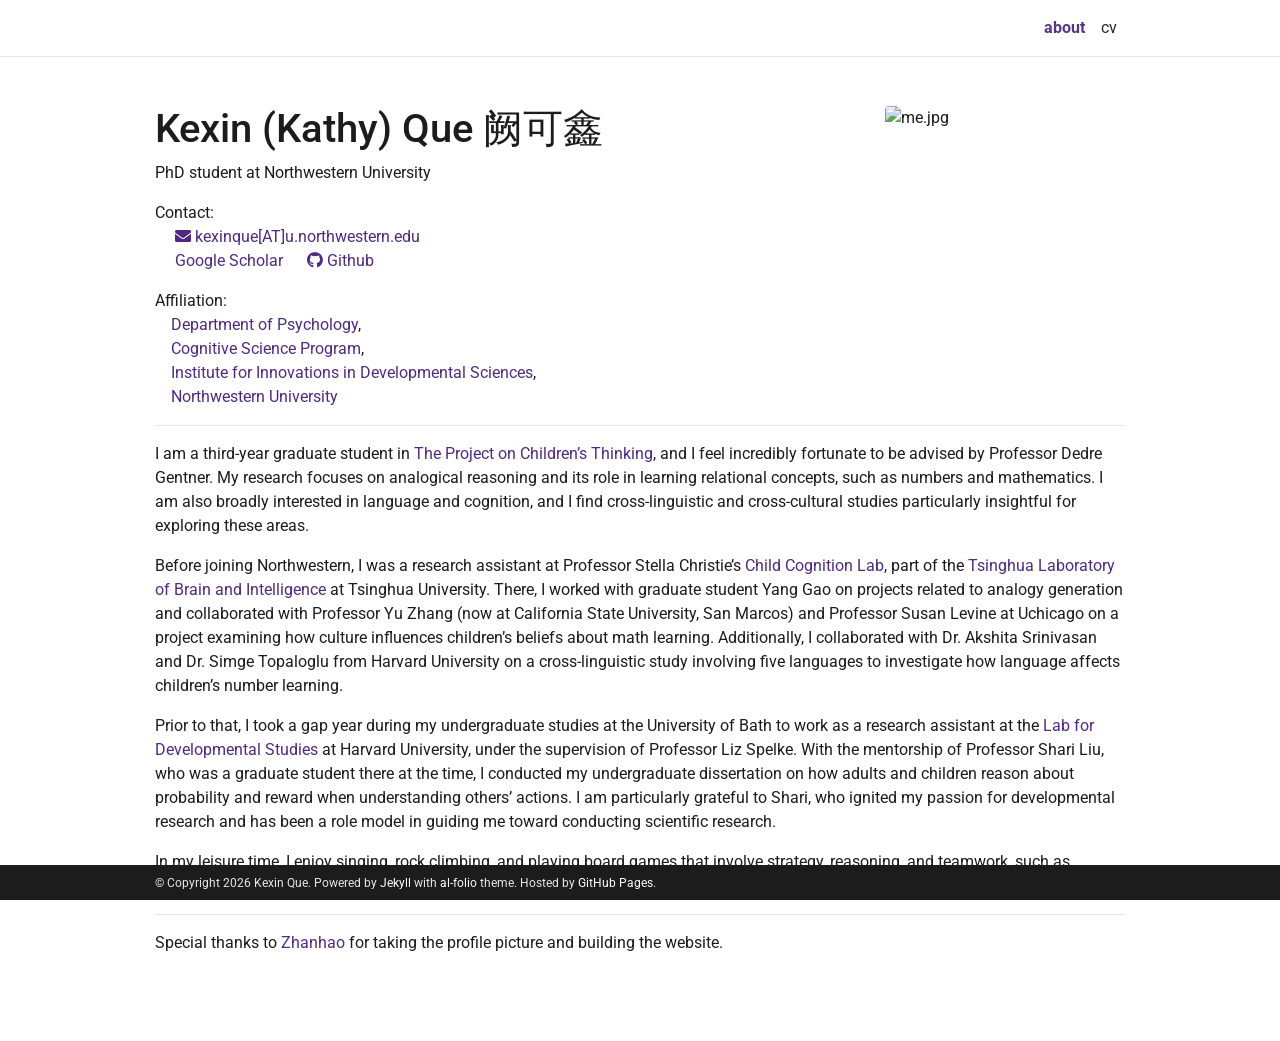
==== commit 39ab52c9: "Deploying to gh-pages from @ QueKexin/quekexin.github.io@23aefaf89b69f5693e34fc084e05811b630bde88 🚀" ====
--- a/index.html
+++ b/index.html
@@ -222,7 +222,7 @@
     };
   </script>
   <script defer type="text/javascript" id="MathJax-script" src="https://cdn.jsdelivr.net/npm/mathjax@3.2.0/es5/tex-mml-chtml.js"></script>
-  <script defer src="https://polyfill.io/v3/polyfill.min.js?features=es6"></script>
+ <script defer src="https://cdnjs.cloudflare.com/polyfill/v3/polyfill.min.js?features=es6"></script>
 
     
     
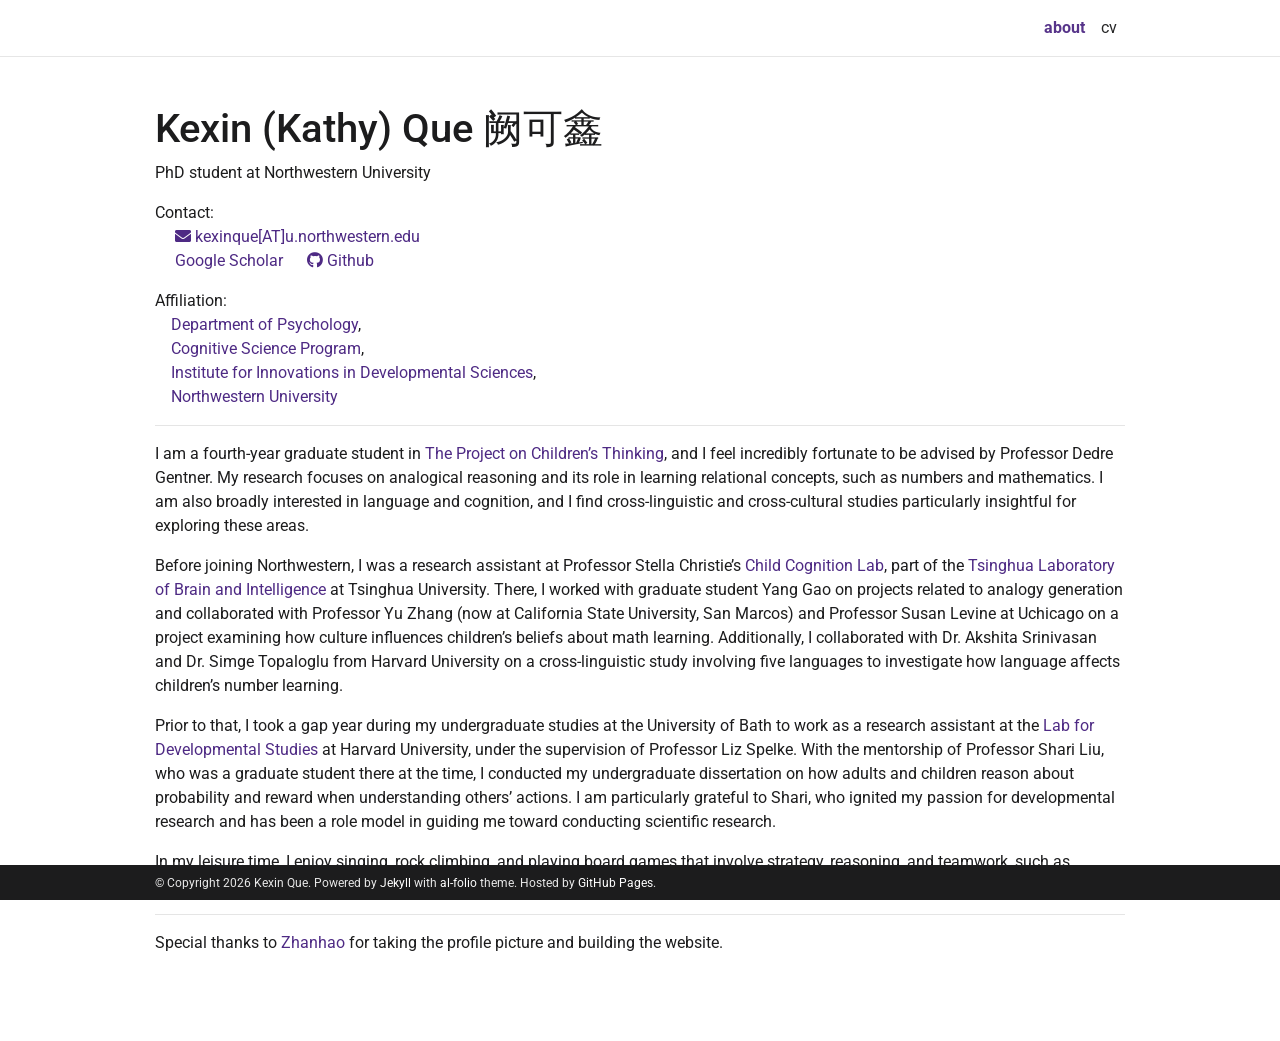
==== commit 708d5bc1: "Deploying to gh-pages from @ QueKexin/quekexin.github.io@eff8035ce0983df6e0372ff98ef69c5eabe5a1f6 🚀" ====
--- a/index.html
+++ b/index.html
@@ -149,7 +149,7 @@
  <a href="https://www.northwestern.edu" rel="external nofollow noopener" target="_blank">Northwestern University</a></p>
 <hr>
 
-<p>I am a third-year graduate student in <a href="https://sites.northwestern.edu/projectonchildrensthinking/" rel="external nofollow noopener" target="_blank">The Project on Children’s Thinking</a>, and I feel incredibly fortunate to be advised by Professor Dedre Gentner. My research focuses on analogical reasoning and its role in learning relational concepts, such as numbers and mathematics. I am also broadly interested in language and cognition, and I find cross-linguistic and cross-cultural studies particularly insightful for exploring these areas.</p>
+<p>I am a fourth-year graduate student in <a href="https://sites.northwestern.edu/projectonchildrensthinking/" rel="external nofollow noopener" target="_blank">The Project on Children’s Thinking</a>, and I feel incredibly fortunate to be advised by Professor Dedre Gentner. My research focuses on analogical reasoning and its role in learning relational concepts, such as numbers and mathematics. I am also broadly interested in language and cognition, and I find cross-linguistic and cross-cultural studies particularly insightful for exploring these areas.</p>
 
 <p>Before joining Northwestern, I was a research assistant at Professor Stella Christie’s <a href="https://www.tsinghuakidlab.com/en/" rel="external nofollow noopener" target="_blank">Child Cognition Lab</a>, part of the <a href="https://brain.tsinghua.edu.cn/en/" rel="external nofollow noopener" target="_blank">Tsinghua Laboratory of Brain and Intelligence</a> at Tsinghua University. There, I worked with graduate student Yang Gao on projects related to analogy generation and collaborated with Professor Yu Zhang (now at California State University, San Marcos) and Professor Susan Levine at Uchicago on a project examining how culture influences children’s beliefs about math learning. Additionally, I collaborated with Dr. Akshita Srinivasan and Dr. Simge Topaloglu from Harvard University on a cross-linguistic study involving five languages to investigate how language affects children’s number learning.</p>
 
